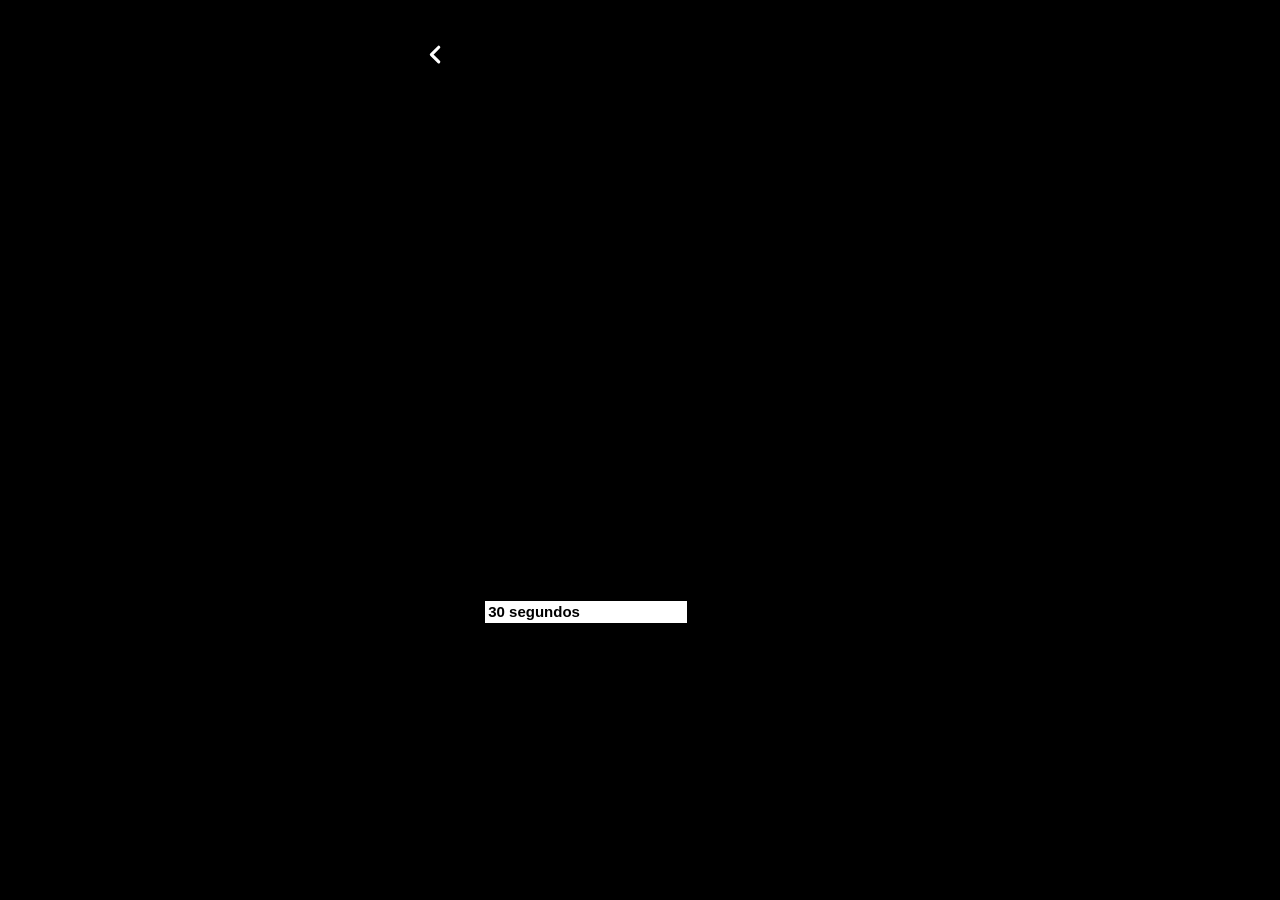
==== jogo-da-memoria/index.html @ ec146c72 "Add files via upload" ====
<!DOCTYPE html>
<html lang="pt-BR">
<head>
<meta charset="UTF-8">
<meta name="viewport" content="width=device-width, initial-scale=1.0, maximum-scale=1.0, user-scalable=no">
<title>Jogo da Memória VONDER</title>
<link rel="stylesheet" href="style.css">
</head>
<body>
<div class="app-frame">

  <!-- TELA 1: ABERTURA -->
  <section id="screen-intro" class="screen active" style="background-image:url('../assets/screens/jogototem.png');">
    <a class="back-link" href="../" aria-label="Voltar"><svg viewBox="0 0 24 24" fill="none"><path d="M15 5l-7 7 7 7" stroke="currentColor" stroke-width="3" stroke-linecap="round" stroke-linejoin="round"/></svg></a>
    <button id="btn-config-open" class="hit-area" aria-label="Abrir configurações"></button>
    <div class="intro-tempo-mask" aria-hidden="true"></div>
    <div id="intro-tempo" class="intro-tempo">30 segundos</div>

    <button id="btn-start" class="hit-area" aria-label="Vamos jogar"></button>
  </section>

  <!-- TELA 2: CONFIGURAÇÕES DO OPERADOR -->
  <section id="screen-config" class="screen">
    <div class="config-box">
      <h1 class="config-title">CONFIGURAÇÕES</h1>
      <p class="config-subtitle">Ajustes do Jogo da Memória</p>

      <div class="config-field">
        <div class="config-label">
          <span>Tempo de jogo</span>
          <span class="config-value" id="val-jogo">30s</span>
        </div>
        <input type="range" class="config-range" id="rng-jogo" min="15" max="180" step="5">
      </div>

      <div class="config-field">
        <div class="config-label">
          <span>Tempo de preparação</span>
          <span class="config-value" id="val-preparacao">5s</span>
        </div>
        <input type="range" class="config-range" id="rng-preparacao" min="0" max="30" step="1">
        <p class="config-hint">As cartas ficam viradas para cima nesse tempo, antes do jogo começar.</p>
      </div>

      <div class="config-field">
        <div class="config-label">
          <span>Tempo de inatividade</span>
          <span class="config-value" id="val-inatividade">180s</span>
        </div>
        <input type="range" class="config-range" id="rng-inatividade" min="30" max="600" step="10">
        <p class="config-hint">Sem nenhum toque nesse tempo, o totem exibe o vídeo de atração. Qualquer toque encerra o vídeo.</p>
      </div>

      <div class="config-actions">
        <button id="btn-config-cancel" class="config-btn config-btn-ghost">CANCELAR</button>
        <button id="btn-config-save" class="config-btn">SALVAR</button>
      </div>
    </div>
  </section>

  <!-- TELA 3: JOGO -->
  <section id="screen-game" class="screen">
    <a class="back-link" href="../" aria-label="Voltar"><svg viewBox="0 0 24 24" fill="none"><path d="M15 5l-7 7 7 7" stroke="currentColor" stroke-width="3" stroke-linecap="round" stroke-linejoin="round"/></svg></a>
    <div class="timer-pill">
      <span class="timer-icon">⏱</span>
      <span id="timer-label" class="timer-label" hidden>MEMORIZE</span>
      <span id="timer-text">00:30</span>
    </div>

    <div id="board" class="board"></div>

    <img class="footer-logo" src="../assets/screens/logo-feiragrandesmarcas.png" alt="Feira Grandes Marcas OVD">
  </section>

  <!-- TELA 4: VITÓRIA -->
  <section id="screen-win" class="screen" style="background-image:url('../assets/screens/ganhou.png');">
    <button id="btn-finish-win" class="hit-area" aria-label="Finalizar"></button>
  </section>

  <!-- TELA 5: DERROTA -->
  <section id="screen-lose" class="screen" style="background-image:url('../assets/screens/perdeu.png');">
    <button id="btn-finish-lose" class="hit-area" aria-label="Finalizar"></button>
  </section>

  <!-- TELA 6: VÍDEO DE ATRAÇÃO (inatividade) -->
  <section id="screen-video" class="screen">
    <video id="attract-video" class="attract-video" src="../assets/video/atracao.mp4" muted loop playsinline preload="none"></video>
  </section>

</div>
<script src="../assets/js/global-config.js"></script>
<script src="script.js"></script>
</body>
</html>
---- jogo-da-memoria/style.css ----
:root {
  --yellow: #FDBE0F;
  --yellow-soft: #F7C845;
  --dark: #121210;
  --dark-2: #1a1a14;
  --card-border: #FDBE0F;
  --black: #000000;
  --white: #FFFFFF;
  --red-warning: #FF4D4D;
  --grey-border: #333333;
  --shadow-color: rgba(0, 0, 0, 0.6);
  --overlay-light: rgba(255, 255, 255, 0.08);
  --overlay-dark-light: rgba(0, 0, 0, 0.12);
  --overlay-dark: rgba(0, 0, 0, 0.35);
  --overlay-dark-strong: rgba(0, 0, 0, 0.5);
}

@font-face {
  font-family: 'Swis721 Cn BT';
  src: url('../assets/Fontes/Swis721 Cn BT Roman.ttf') format('truetype');
  font-weight: 400;
  font-style: normal;
  font-display: swap;
}
@font-face {
  font-family: 'Swis721 Cn BT';
  src: url('../assets/Fontes/Swis721 Cn BT Bold.ttf') format('truetype');
  font-weight: 700;
  font-style: normal;
  font-display: swap;
}
@font-face {
  font-family: 'Swis721 Cn BT';
  src: url('../assets/Fontes/Swis721 Cn BT Italic.ttf') format('truetype');
  font-weight: 400;
  font-style: italic;
  font-display: swap;
}
@font-face {
  font-family: 'Swis721 Cn BT';
  src: url('../assets/Fontes/Swis721 Cn BT Bold Italic.ttf') format('truetype');
  font-weight: 700;
  font-style: italic;
  font-display: swap;
}
[hidden] { display: none !important; }

@font-face {
  font-family: 'Montserrat';
  src: url('../assets/Fontes/Montserrat-VariableFont_wght.ttf') format('truetype-variations');
  font-weight: 100 900;
  font-style: normal;
  font-display: block;
}

* { box-sizing: border-box; }

html, body {
  margin: 0;
  padding: 0;
  height: 100%;
  background: var(--black);
  font-family: 'Swis721 Cn BT', 'Segoe UI', Arial, sans-serif;
}

body {
  display: flex;
  align-items: center;
  justify-content: center;
  min-height: 100vh;
}

.app-frame {
  position: relative;
  width: 100vw;
  height: 100vh;
  max-width: calc(100vh * 1080 / 1920);
  max-height: calc(100vw * 1920 / 1080);
  aspect-ratio: 1080 / 1920;
  background: var(--black);
  overflow: hidden;
  box-shadow: 0 0 40px var(--shadow-color);
  container-type: inline-size;
}

.screen {
  position: absolute;
  inset: 0;
  display: none;
  flex-direction: column;
  align-items: center;
  background-color: var(--black);
  background-size: contain;
  background-position: center;
  background-repeat: no-repeat;
}

.screen.active {
  display: flex;
  animation: screen-enter 0.4s cubic-bezier(.2, .8, .2, 1) both;
}

@keyframes screen-enter {
  from { opacity: 0; transform: scale(0.97); }
  to   { opacity: 1; transform: scale(1); }
}

/* transparent clickable button placed on top of screenshot art (intro/win/lose) */
.hit-area {
  position: absolute;
  background: transparent;
  border: none;
  cursor: pointer;
  border-radius: 999px;
  outline-offset: 4px;
  transition: transform 0.12s ease, background 0.12s ease;
}
.hit-area:hover { background: rgba(255,255,255,0.08); }
.hit-area:active { background: rgba(0,0,0,0.12); transform: scale(0.96); }

#btn-config-open { left: 12.8%;  top: 8.4%;   width: 38.2%;  height: 19.5%; }
#btn-start       { left: 12.3%;  top: 75.2%;  width: 72.5%;  height: 6.2%; }
/* ganhou.png e perdeu.png usam o mesmo template: botao na mesma posicao */
#btn-finish-win,
#btn-finish-lose { left: 21.57%; top: 86.04%; width: 56.76%; height: 6.88%; }

.back-link {
  position: absolute;
  left: 4%;
  top: 3%;
  z-index: 2;
  width: clamp(40px, 11vw, 56px);
  height: clamp(40px, 11vw, 56px);
  background: rgba(0,0,0,0.35);
  color: #fff;
  display: flex;
  align-items: center;
  justify-content: center;
  border-radius: 50%;
  transition: transform 0.12s ease, background 0.12s ease;
}
.back-link svg { width: 45%; height: 45%; }
.back-link:hover { background: rgba(0,0,0,0.5); }
.back-link:active { background: rgba(0,0,0,0.5); transform: scale(0.92); }

/* ---------- GAME SCREEN ---------- */
#screen-game {
  background-image: url('../assets/screens/fundo-png.png');
  background-size: cover;
  background-position: center;
  padding-top: 5%;
  padding-bottom: 4%;
  gap: 4%;
}

.footer-logo {
  width: 26%;
  height: auto;
  flex: 0 0 auto;
  display: block;
}

.timer-pill {
  background: var(--yellow);
  color: #111;
  font-weight: 800;
  font-size: clamp(16px, 4.2vw, 22px);
  padding: 8px 20px;
  border-radius: 999px;
  display: flex;
  align-items: center;
  gap: 8px;
  letter-spacing: 0.5px;
}

.timer-pill.warning {
  background: #ff4d4d;
  color: #fff;
  animation: pulse 0.6s infinite alternate;
}

@keyframes pulse {
  from { transform: scale(1); }
  to   { transform: scale(1.06); }
}

.board {
  display: grid;
  grid-template-columns: repeat(4, 1fr);
  gap: 3.2%;
  width: 88%;
  flex: 1;
  align-content: start;
  margin-top: 3%;
}

.card {
  position: relative;
  aspect-ratio: 79 / 104;
  cursor: pointer;
  perspective: 600px;
  transition: transform 0.1s ease;
}

.card:not(.matched):active { transform: scale(0.92); }

.card-inner {
  position: relative;
  width: 100%;
  height: 100%;
  transition: transform 0.45s cubic-bezier(.4,.2,.2,1);
  transform-style: preserve-3d;
}

.card.flipped .card-inner,
.card.matched .card-inner {
  transform: rotateY(180deg);
}

.card-face {
  position: absolute;
  inset: 0;
  backface-visibility: hidden;
  border-radius: 10px;
  display: flex;
  align-items: center;
  justify-content: center;
  overflow: hidden;
}

.card-back {
  background-image: url('../assets/screens/textura-aco.jpg');
  background-size: cover;
  background-position: center;
  border: 2px solid var(--card-border);
  color: #23262B;
  text-shadow: 0 1px 0 rgba(255, 255, 255, 0.6);
  font-size: 6cqw;
  font-weight: 900;
  transition: opacity 0.3s ease;
}

.card-front {
  background: #fff;
  border: 2px solid #fff;
  transform: rotateY(180deg);
  padding: 4%;
}

.card-front img {
  width: 100%;
  height: 100%;
  object-fit: contain;
}

.card.matched .card-back { opacity: 0; }
.card.matched .card-inner {
  pointer-events: none;
  animation: card-match-pop 0.4s ease;
}
.card.matched .card-front { box-shadow: 0 0 0 2px var(--yellow); }

@keyframes card-match-pop {
  0%   { transform: rotateY(180deg) scale(1); }
  50%  { transform: rotateY(180deg) scale(1.12); }
  100% { transform: rotateY(180deg) scale(1); }
}



/* ---------- FASE DE PREPARACAO (memorizar) ---------- */
.card.preview .card-inner { transform: rotateY(180deg); }
.card.preview { cursor: default; }

.timer-label {
  font-weight: 800;
  letter-spacing: 1px;
}

.timer-pill.prep {
  background: #00698B;
  color: var(--white);
}

/* ---------- TELA DE CONFIGURACOES ---------- */
#screen-config {
  background-image: url('../assets/screens/fundo-png.png');
  background-size: cover;
  background-position: center;
  justify-content: center;
  padding: 0 5%;
}

.config-box {
  width: 100%;
  background: #F2F2F2;
  border-radius: 26px;
  padding: 7% 7% 6%;
  color: var(--dark);
  text-align: left;
  box-shadow: 0 10px 30px var(--shadow-color);
}

.config-title {
  margin: 0;
  text-align: center;
  font-size: clamp(19px, 6vw, 26px);
  font-weight: 900;
}

.config-subtitle {
  margin: 4px 0 8%;
  text-align: center;
  font-weight: 300;
  font-size: clamp(11px, 3vw, 14px);
}

.config-field { margin-bottom: 8%; }

.config-label {
  display: flex;
  align-items: baseline;
  justify-content: space-between;
  gap: 10px;
  font-weight: 800;
  font-size: clamp(12px, 3.6vw, 15px);
  margin-bottom: 10px;
}

.config-value {
  flex: 0 0 auto;
  background: var(--yellow);
  border-radius: 999px;
  padding: 4px 12px;
  font-weight: 800;
  font-size: clamp(11px, 3.2vw, 13.5px);
  white-space: nowrap;
}

.config-hint {
  margin: 10px 0 0;
  font-weight: 400;
  font-size: clamp(9.5px, 2.6vw, 11.5px);
  line-height: 1.35;
  opacity: 0.7;
}

.config-range {
  -webkit-appearance: none;
  appearance: none;
  width: 100%;
  height: 10px;
  border-radius: 999px;
  background: #D5D5D5;
  outline: none;
  margin: 0;
}

.config-range::-webkit-slider-thumb {
  -webkit-appearance: none;
  appearance: none;
  width: 30px;
  height: 30px;
  border-radius: 50%;
  background: var(--yellow);
  border: 3px solid var(--white);
  box-shadow: 0 2px 5px rgba(0, 0, 0, 0.35);
  cursor: pointer;
}

.config-range::-moz-range-thumb {
  width: 24px;
  height: 24px;
  border-radius: 50%;
  background: var(--yellow);
  border: 3px solid var(--white);
  box-shadow: 0 2px 5px rgba(0, 0, 0, 0.35);
  cursor: pointer;
}

.config-actions {
  display: flex;
  gap: 12px;
  margin-top: 10%;
}

.config-btn {
  flex: 1 1 0;
  background: var(--yellow);
  color: var(--black);
  border: none;
  border-radius: 14px;
  padding: 4% 0;
  cursor: pointer;
  font-family: 'Swis721 Cn BT', 'Segoe UI', Arial, sans-serif;
  font-weight: 800;
  font-size: clamp(12px, 3.6vw, 15px);
  -webkit-tap-highlight-color: transparent;
  transition: transform 0.12s ease, filter 0.12s ease, background 0.12s ease;
}

.config-btn:active { filter: brightness(0.92); transform: scale(0.96); }

.config-btn-ghost {
  background: transparent;
  border: 2px solid #BBBBBB;
  color: var(--dark);
}

.config-btn-ghost:active { background: #E2E2E2; transform: scale(0.96); }

/* ---------- VIDEO DE ATRACAO ---------- */
#screen-video {
  background: var(--black);
  justify-content: center;
}

.attract-video {
  width: 100%;
  height: 100%;
  object-fit: cover;
  display: block;
}

/* ---------- TEMPO DE JOGO SOBRE A ARTE DA ABERTURA ----------
   A arte jogototem.png tem "30 segundos" rasterizado. A mascara cobre
   aquela linha (o cartao e branco puro ali) e o texto abaixo e redesenhado
   em Montserrat, a mesma fonte da arte, com o valor da configuracao.
   Medidas em % / cqw sobre a moldura de 1080x1920. */
.intro-tempo-mask {
  position: absolute;
  left: 19.44%;
  top: 66.82%;
  width: 39.81%;
  height: 2.4%;
  background: #FFFFFF;
  pointer-events: none;
}

.intro-tempo {
  position: absolute;
  left: 20%;
  top: 67.08%;
  color: #000000;
  font-family: 'Montserrat', 'Segoe UI', Arial, sans-serif;
  font-weight: 700;
  font-size: 2.963cqw;
  line-height: 1;
  letter-spacing: 0;
  white-space: nowrap;
  pointer-events: none;
}
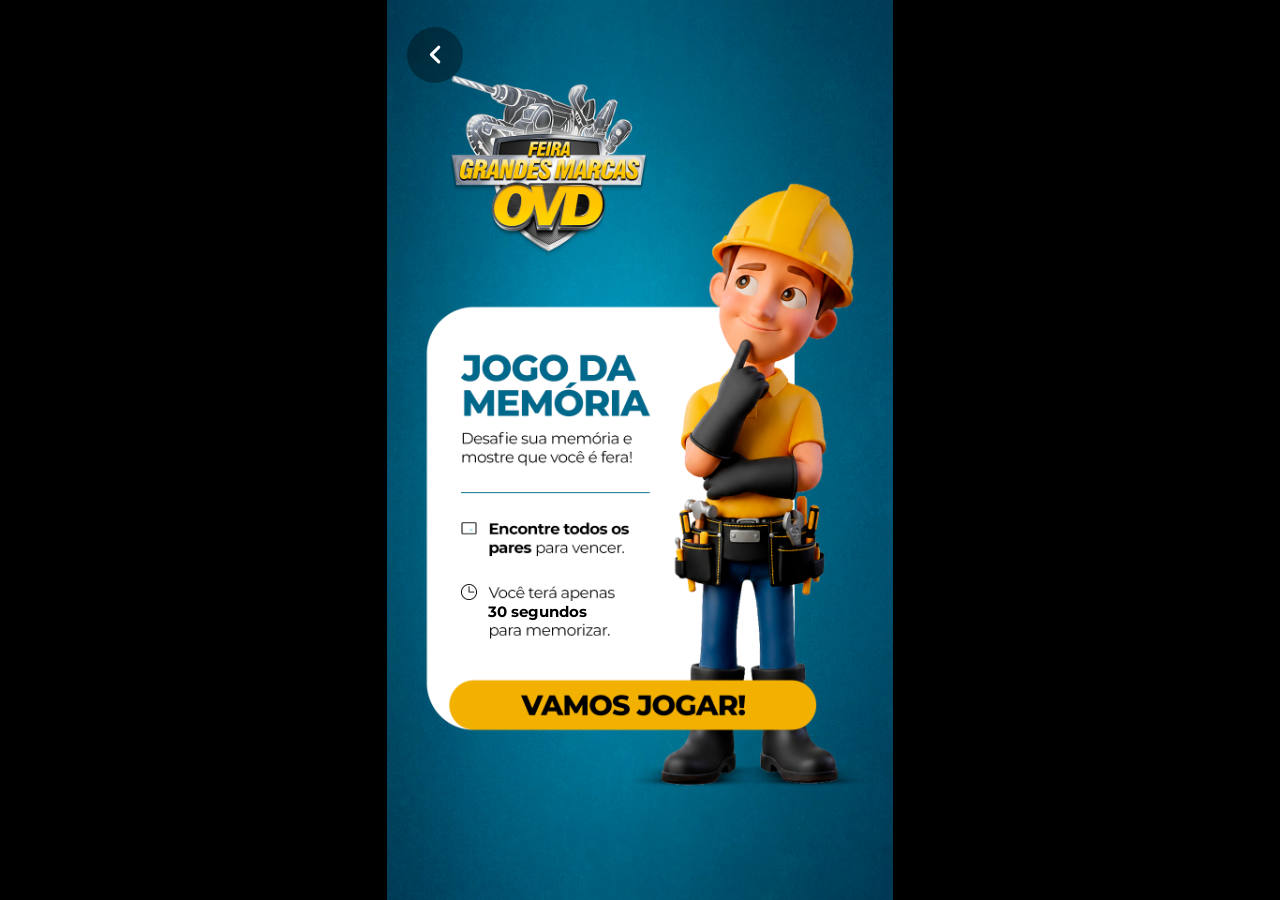
==== commit 10e98f03: "Atualiza cards e adiciona confetes no jogo da memoria" ====
--- a/jogo-da-memoria/index.html
+++ b/jogo-da-memoria/index.html
@@ -74,6 +74,7 @@
 
   <!-- TELA 4: VITÓRIA -->
   <section id="screen-win" class="screen" style="background-image:url('../assets/screens/ganhou.png');">
+    <div id="confetti" class="confetti" aria-hidden="true"></div>
     <button id="btn-finish-win" class="hit-area" aria-label="Finalizar"></button>
   </section>
 
--- a/jogo-da-memoria/style.css
+++ b/jogo-da-memoria/style.css
@@ -105,6 +105,26 @@
   to   { opacity: 1; transform: scale(1); }
 }
 
+.confetti {
+  position: absolute;
+  inset: 0;
+  overflow: hidden;
+  pointer-events: none;
+}
+
+.confetti-piece {
+  position: absolute;
+  top: -5%;
+  animation-name: confetti-fall;
+  animation-timing-function: linear;
+  animation-fill-mode: forwards;
+}
+
+@keyframes confetti-fall {
+  0%   { top: -5%; transform: translateX(0) rotate(0deg); }
+  100% { top: 105%; transform: translateX(var(--drift, 0px)) rotate(600deg); }
+}
+
 /* transparent clickable button placed on top of screenshot art (intro/win/lose) */
 .hit-area {
   position: absolute;
@@ -242,7 +262,7 @@
 
 .card-front {
   background: #fff;
-  border: 2px solid #fff;
+  border: 2px solid var(--yellow);
   transform: rotateY(180deg);
   padding: 4%;
 }
